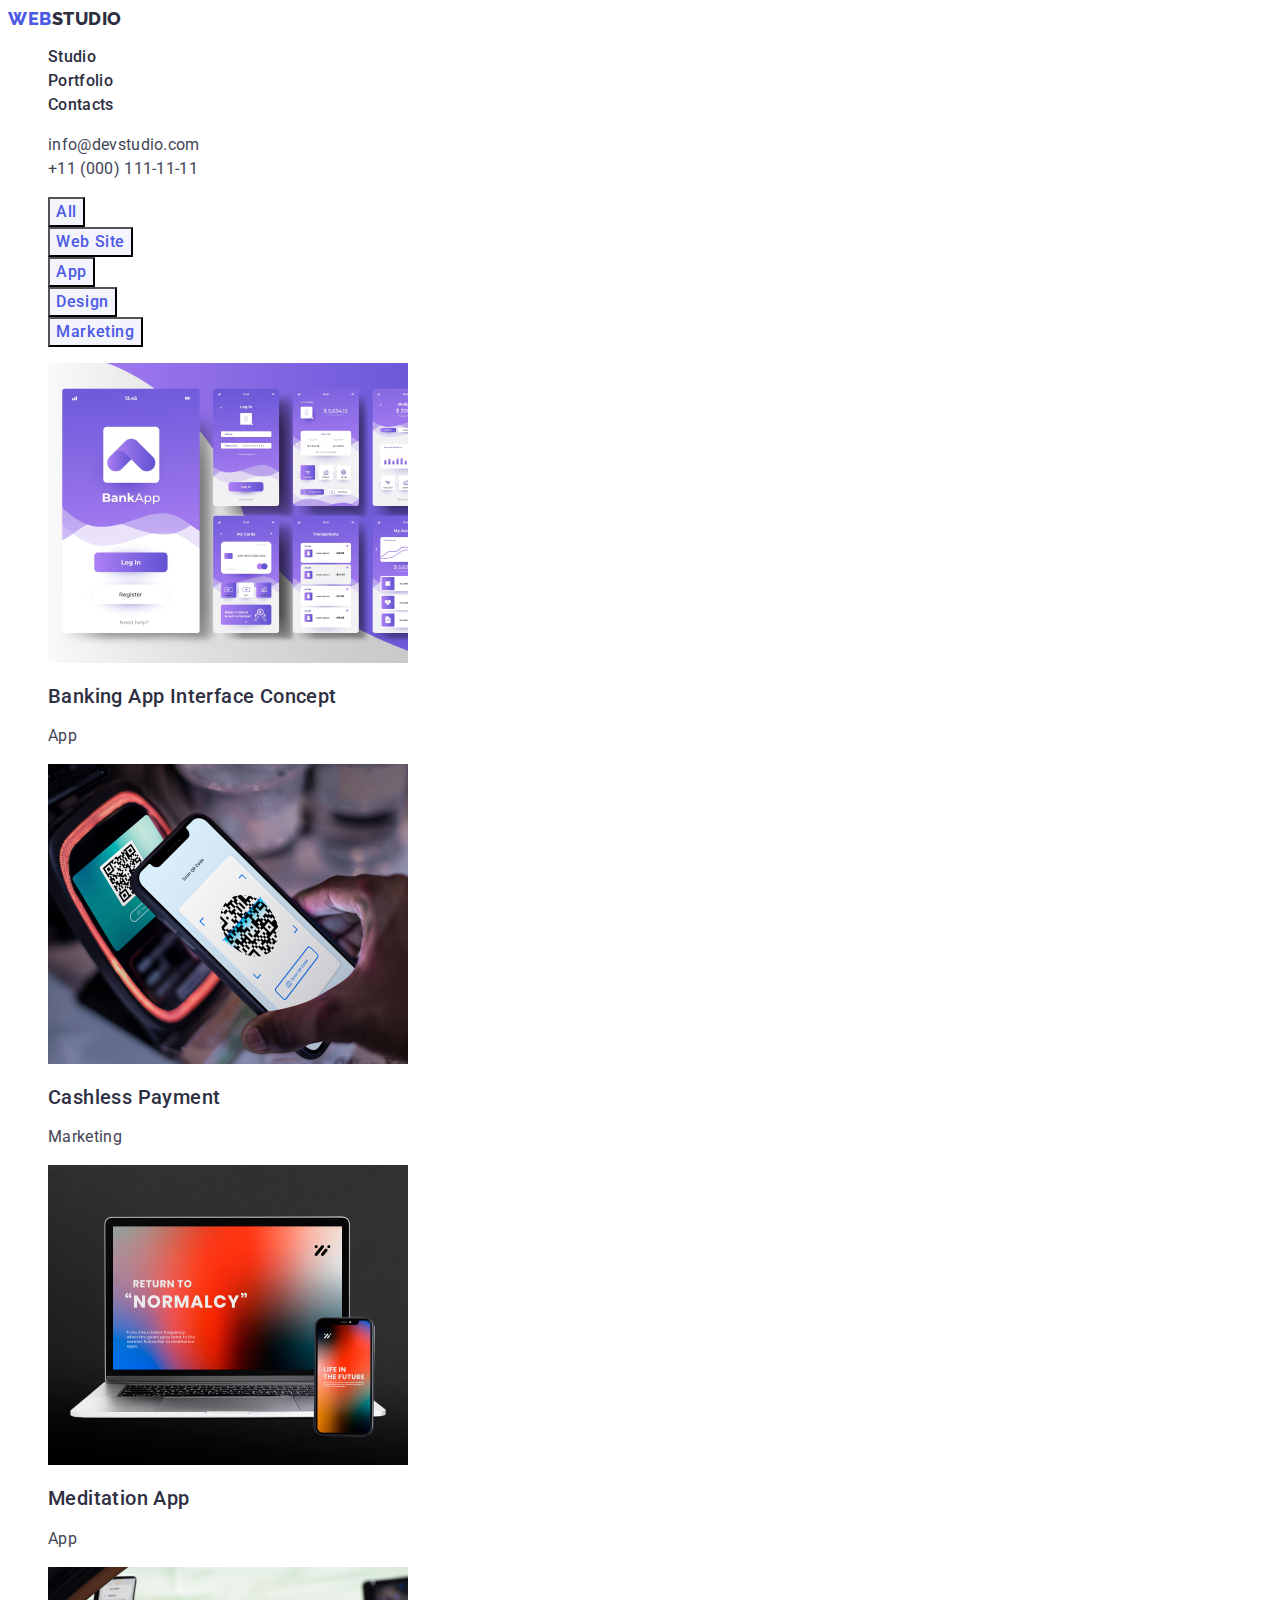
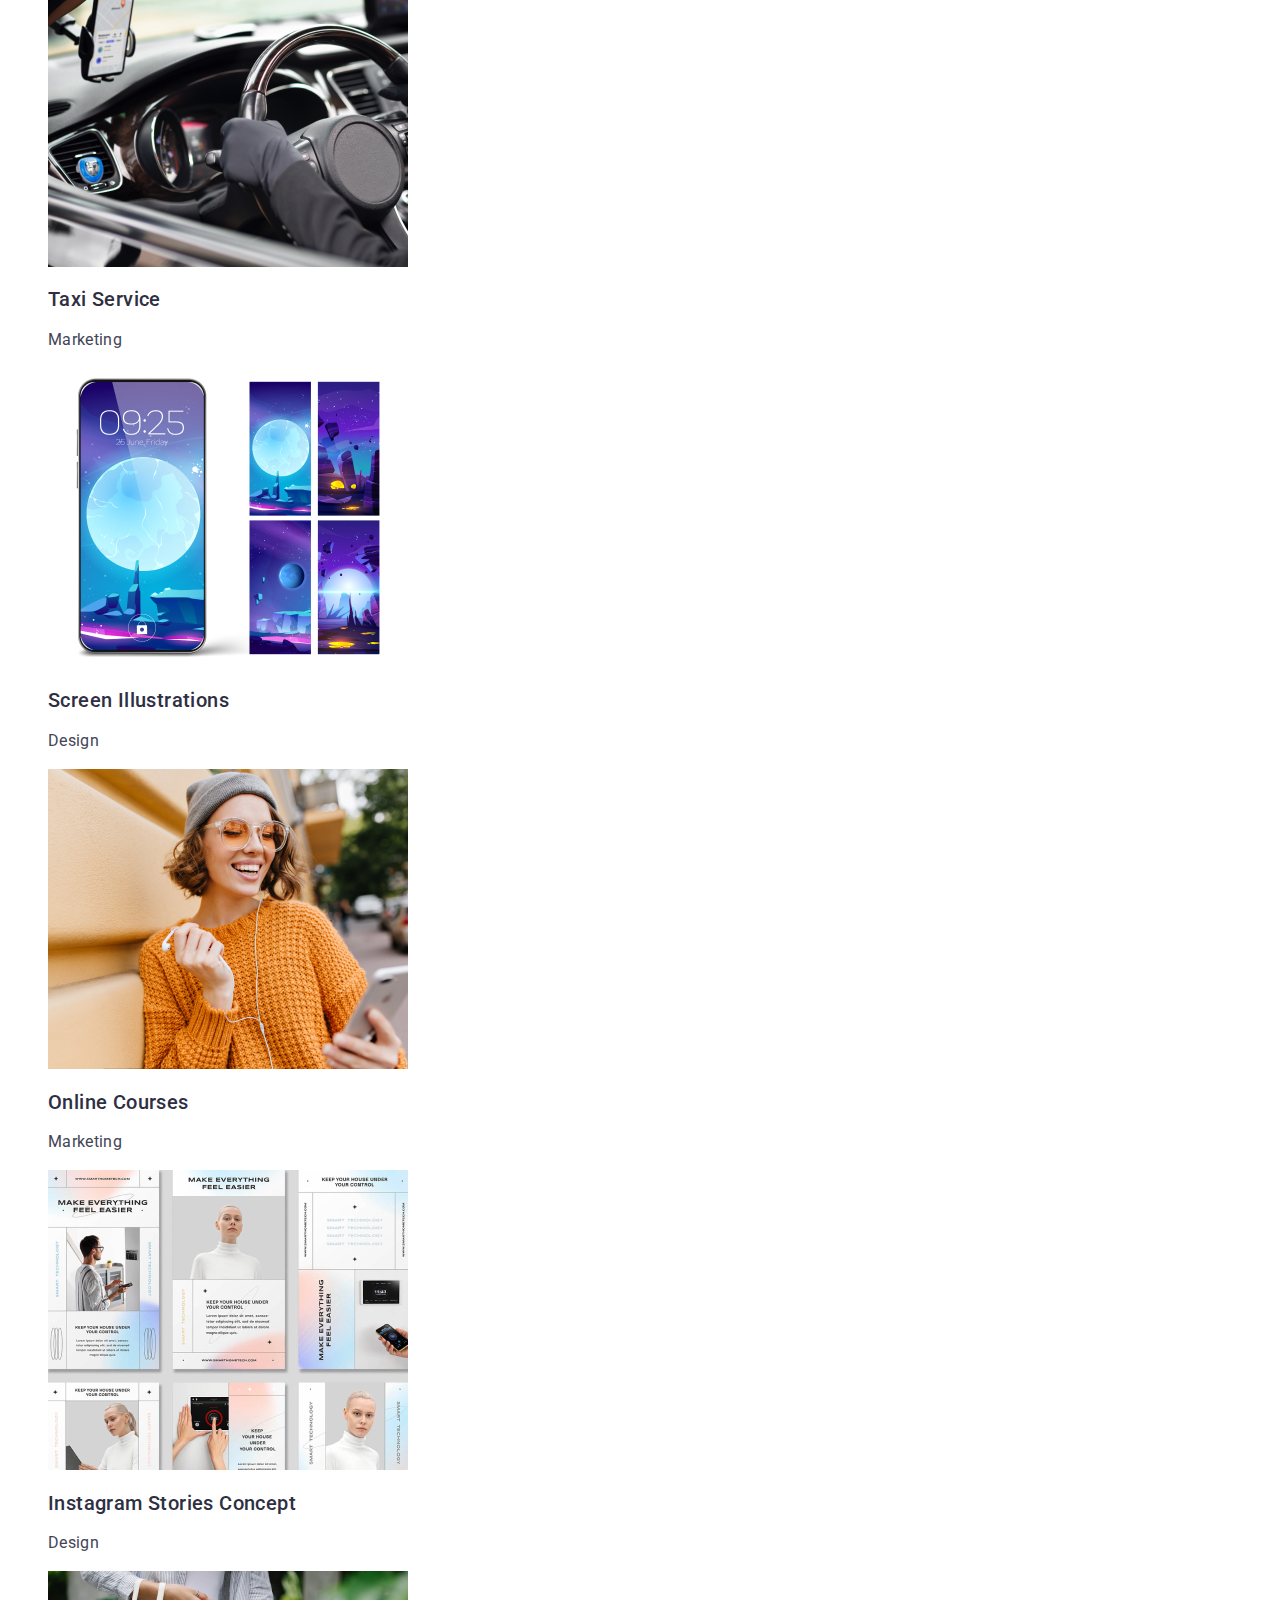
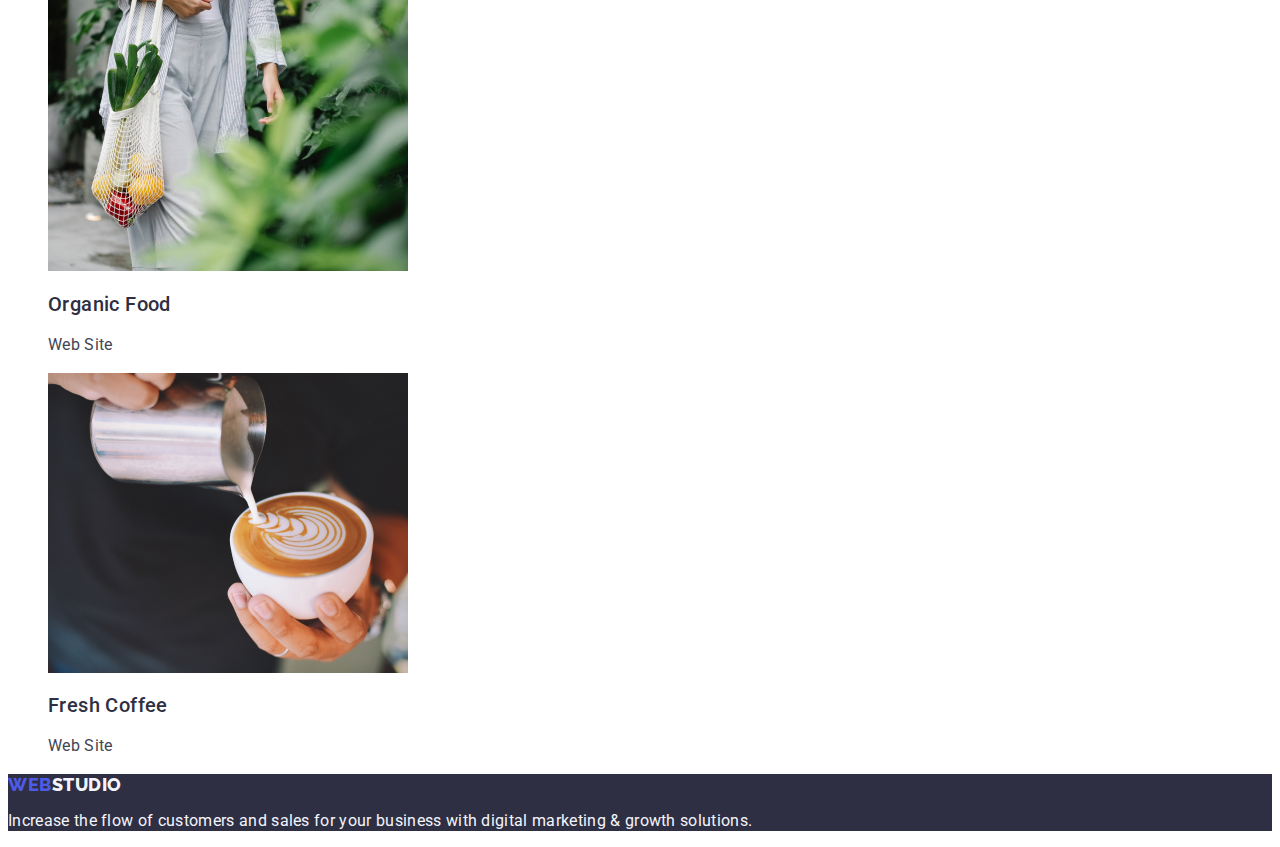
==== portfolio.html @ db704ff9 "Initial commit" ====
<!DOCTYPE html>
<html lang="en">
  <head>
    <meta charset="UTF-8" />
    <meta http-equiv="X-UA-Compatible" content="IE=edge" />
    <meta name="viewport" content="width=device-width, initial-scale=1.0" />
    <title>web studio</title>
    <link rel="preconnect" href="https://fonts.googleapis.com" />
    <link rel="preconnect" href="https://fonts.gstatic.com" crossorigin />
    <link
      href="https://fonts.googleapis.com/css2?family=Raleway:wght@800&family=Roboto:wght@400;500;700&display=swap"
      rel="stylesheet"
    />
    <link rel="stylesheet" href="./css/styles.css" />
  </head>
  <body class="main-body">
    <header class="main-header">
      <nav class="header-nav list">
        <a href="./index.html" class="logo-nav link"
          >WEB<span class="logo-color">Studio</span>
        </a>

        <ul class="menu list">
          <li class="menu-item">
            <a class="menu-list link" href="./index.html">Studio</a>
          </li>
          <li class="menu-item">
            <a class="menu-list link" href="./portfolio.html">Portfolio</a>
          </li>
          <li class="menu-item">
            <a class="menu-list link" href="">Contacts</a>
          </li>
        </ul>
      </nav>

      <address class="contact list">
        <ul class="menu-contact list">
          <li class="contact-item">
            <a class="contact-list link" href="mailto:info@devstudio.com"
              >info@devstudio.com</a
            >
          </li>
          <li class="contact-item">
            <a class="contact-list link" href="tel:+110001111111"
              >+11 (000) 111-11-11</a
            >
          </li>
        </ul>
      </address>
    </header>
    <main class="main-info">
      <section class="general-info">
        <h1 style="display: none">Main info</h1>
        <ul class="menu-button list">
          <li class="button-item">
            <button class="button-link" type="button">All</button>
          </li>
          <li class="button-item">
            <button class="button-link" type="button">Web Site</button>
          </li>
          <li>
            <button class="button-link" type="button">App</button>
          </li>
          <li class="button-item">
            <button class="button-link" type="button">Design</button>
          </li>
          <li class="button-item">
            <button class="button-link" type="button">Marketing</button>
          </li>
        </ul>
        <ul class="list">
          <li>
            <a href="" class="link">
              <img src="./images/img1-1.jpg" alt="bank up" />
              <h2 class="name-link">Banking App Interface Concept</h2>
              <p class="txt-link">App</p>
            </a>
          </li>
          <li>
            <a href="" class="link">
              <img src="./images/img1-2.jpg" alt="qr code" />
              <h2 class="name-link">Cashless Payment</h2>
              <p class="txt-link">Marketing</p>
            </a>
          </li>
          <li>
            <a href="" class="link">
              <img src="./images/img1-3.jpg" alt="screen" />
              <h2 class="name-link">Meditation App</h2>
              <p class="txt-link">App</p>
            </a>
          </li>
          <li>
            <a href="" class="link">
              <img src="./images/img2-1.jpg" alt="telephon in car" />
              <h2 class="name-link">Taxi Service</h2>
              <p class="txt-link">Marketing</p>
            </a>
          </li>
          <li>
            <a href="" class="link">
              <img src="./images/img2-2.jpg" alt="image on screen" />
              <h2 class="name-link">Screen Illustrations</h2>
              <p class="txt-link">Design</p>
            </a>
          </li>
          <li>
            <a href="" class="link">
              <img src="./images/img2-3.jpg" alt="happy girl" />
              <h2 class="name-link">Online Courses</h2>
              <p class="txt-link">Marketing</p>
            </a>
          </li>
          <li>
            <a href="" class="link">
              <img src="./images/img3-1.jpg" alt="maket" />
              <h2 class="name-link">Instagram Stories Concept</h2>
              <p class="txt-link">Design</p>
            </a>
          </li>
          <li>
            <a href="" class="link">
              <img src="./images/img3-2.jpg" alt="food" />
              <h2 class="name-link">Organic Food</h2>
              <p class="txt-link">Web Site</p>
            </a>
          </li>
          <li>
            <a href="" class="link">
              <img src="./images/img3-3.jpg" alt="coffe" />
              <h2 class="name-link">Fresh Coffee</h2>
              <p class="txt-link">Web Site</p>
            </a>
          </li>
        </ul>
      </section>
    </main>
    <footer class="below">
      <a href="./index.html" class="below-link link"
        >WEB<span class="logo-color-below">Studio</span>
      </a>
      <p class="below-txt">
        Increase the flow of customers and sales for your business with digital
        marketing & growth solutions.
      </p>
    </footer>
  </body>
</html>
---- css/styles.css ----
:root {
    --primary-background-color: #ffffff;
    --secondary-background-color: #2e2f42;
    --third-backgrround-color: #f4f4fd;
    --primary-text-color: #434455;
    --second-text-color: #2e2f42;
    --third-text-color: #f4f4fd;
    --left-logo-color: #4d5ae5;
  }
  body {
    background-color: var(--primary-background-color);
    font-family: "Roboto", sans-serif;
    color: var(--primary-text-color);
    font-family: "Roboto", sans-serif;
    letter-spacing: 0.02em;
  }


.main-body {
    font-family: "Roboto", sans-serif;
    color: #434455;
    background-color: #FFFFFF;
}

.list {
    list-style: none;
}
.link {
    text-decoration: none;
}
.titel {
    color: var(--second-text-color);
    letter-spacing: 0.02em;
}

.text {
    color: var(--primary-text-color);
    font-size: 16px;
    line-height: 1.5;
}

/* Logo*/

.logo-nav,
.below-link {
    font-family: 'Raleway', sans-serif;
    font-size: 18px;
    font-weight: 800;
    line-height: 1.17;
    letter-spacing: 0.03em;
    text-transform: uppercase;
    color: #4D5AE5;
}
.logo-color {
    color: #2E2F42;
}
.logo-color-below {
    color: #F4F4FD;
}


/* MENU */

.menu-list {
    font-family: 'Roboto', sans-serif;
    Font-style: Medium;
    Font-size: 16px;
    Line-height: 1.5;
    letter-spacing: 0.02em;
    font-weight: 500;
    color: #2E2F42;
}
.menu-list:hover,
.menu-list:focus {
    color: #404BBF;
}

/* CONTACT*/
.contact {
    font-style: normal;
}

.contact-list {
     font-family: 'Roboto', sans-serif;
     Font-style: normal;
     line-height: 1.5;
     letter-spacing: 0.02em;
     Font-size: 16px;
     color: #434455;
}
.contact-list:hover,
.contact-list:focus {
    color: #404BBF;
}

/*  First Section  */
.first-section {
    background-color: #2E2F42;
}

.main-name {
    text-align: center;
    font-family: 'Roboto', sans-serif;
    Font-style: Bold;
    Font-size: 56px;
    line-height: 1.07;
    letter-spacing: 0.02em;
    color: #FFFFFF; 
}


.modal-open-btn {
    cursor: pointer;
    font-family: 'Roboto', sans-serif;
    Font-style: Medium;
    Font-size: 16px;
    line-height: 1.5;
    font-weight: 500;
    letter-spacing: 0.04em;
    color: #FFFFFF;  
    background-color: #4D5AE5;
}
.modal-open-btn:hover,
.modal-open-btn:focus {
    background-color: #404BBF;
}


/*  Second Section  */

.second-section-name {
    font-family: 'Roboto', sans-serif;
    Font-style: Medium;
    Font-size: 20px;
    line-height: 1.2;
    font-weight: 500;
    letter-spacing: 0.02em;
    color: #2E2F42;
}

.second-txt {
    font-family: 'Roboto', sans-serif;
    Font-style: Regular;
    Font-size: 16px;
    line-height: 1.5;
    letter-spacing: 0.02em;
    color: #434455;
}


/*  Third Section  */

.third-section-name {
    font-family: 'Roboto', sans-serif;
    Font-style: Bold;
    Font-size: 36px;
    line-height: 1.11;
    letter-spacing: 0.02em;
    text-align: center;
    text-transform: capitalize;
    color: #2E2F42;
}



/*  Fourth Section  */
.fourth-section {
    background-color:  #F4F4FD;
}

.team-main {
    font-family: 'Roboto', sans-serif;
    Font-style: Bold;
    Font-size: 36px;
    line-height: 1.11;
    letter-spacing: 0.02em;
    text-align: center;
    text-transform: capitalize;
    color: #2E2F42;
}
.team-list-link {
    background-color: #FFFFFF;
}

.team-name {
    font-family: 'Roboto', sans-serif;
    Font-style: Medium;
    Font-size: 20px;
    Line-height: 24px;
    line-height: 1.2;
    font-weight: 500;
    letter-spacing: 0.02em;
    color: #2E2F42;
}

.position {
    font-family: 'Roboto', sans-serif;
    Font-style: Regular;
    Font-size: 16px;
    Line-height: 1.5;
    Letter-spacing: 0.02em;
    color: #434455;
}


/*   FOOTER  */


.below-link {
    font-family: 'Raleway', sans-serif;
    Font-size: 18px;
    Line-height: 1.17;
    font-weight: 800;
    Letter-spacing: 0.03em;
    text-transform: uppercase;
    color: #4D5AE5;
}
.below {
    background-color: #2e2f42;
}


.below-txt {
    font-family: 'Roboto', sans-serif;
    Font-style: Regular;
    Font-size: 16px;
    Line-height: 24px;
    Line-height: 128%;
    Letter-spacing: 2%;
    color: #F4F4FD; 
}


/*  PORTFOLIO  */

.button-link {
    cursor: pointer;
    font-family: "Roboto", sans-serif;
    Font-style: Medium;
    Font-size: 16px;
    font-weight: 500;
    Line-height: 1.5;
    Vertical-align: Center;
    Letter-spacing: 0.04em;
    color: #4d5ae5;
    background-color: #F4F4FD;
}
.button-link:hover,
.button-link:focus {
    color: #FFFFFF ;
    background-color: #404BBF;
}

.name-link {
    font-family: "Roboto", sans-serif;
    Font-style: Medium;
    Font-size: 20px;
    font-weight: 500;
    Line-height: 1.2;
    Vertical-align: Top;
    Letter-spacing: 0.02em;
    color: #2E2F42;
}
.txt-link {
    font-family: "Roboto", sans-serif;
    Font-style: Regular;
    Font-size: 16px;
    Line-height: 1.5;
    Vertical-align: Top;
    Letter-spacing: 0.02em;
    color: #434455;
}
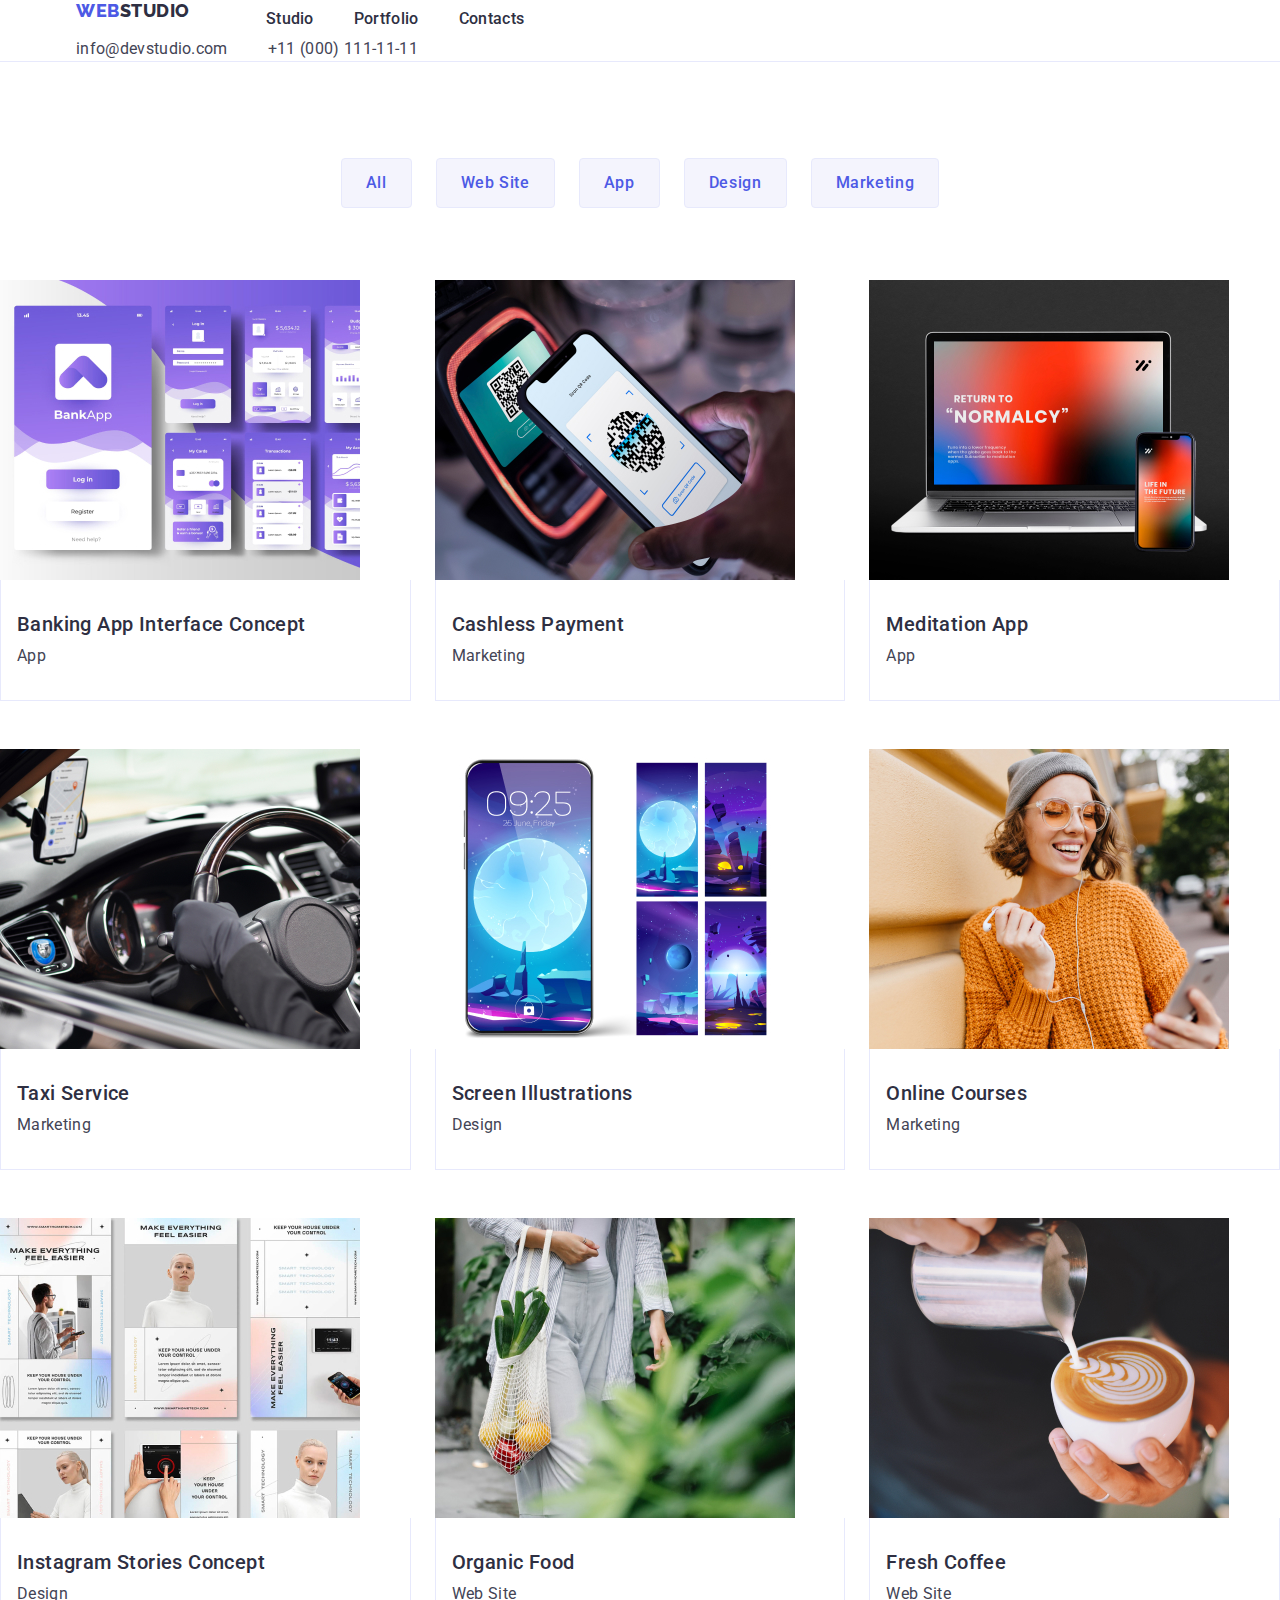
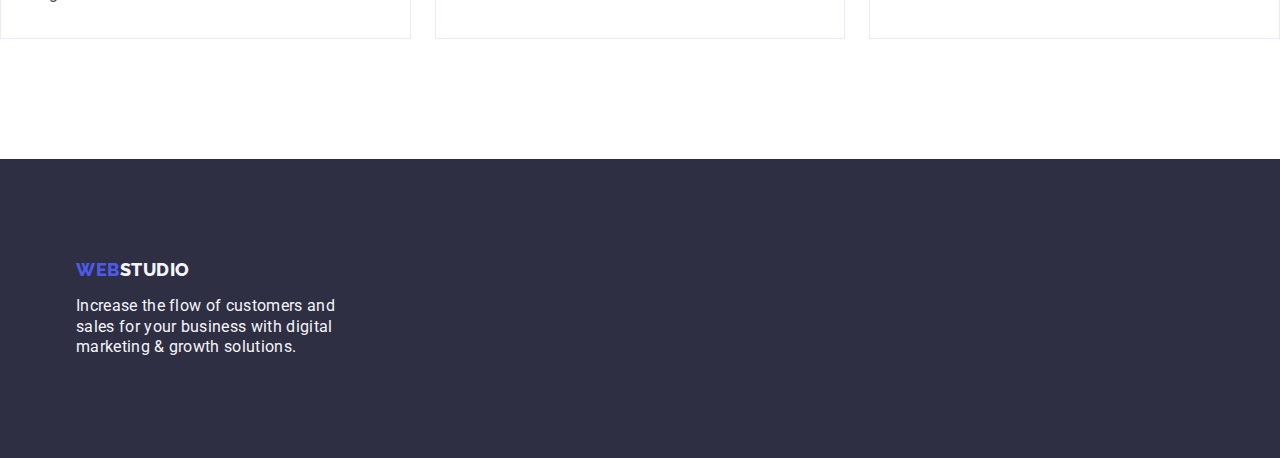
==== commit 3f55df11: "hm3.html" ====
--- a/portfolio.html
+++ b/portfolio.html
@@ -11,138 +11,166 @@
       href="https://fonts.googleapis.com/css2?family=Raleway:wght@800&family=Roboto:wght@400;500;700&display=swap"
       rel="stylesheet"
     />
+    <link
+      rel="stylesheet"
+      href="https://cdnjs.cloudflare.com/ajax/libs/modern-normalize/1.1.0/modern-normalize.min.css"
+    />
     <link rel="stylesheet" href="./css/styles.css" />
   </head>
   <body class="main-body">
     <header class="main-header">
-      <nav class="header-nav list">
-        <a href="./index.html" class="logo-nav link"
-          >WEB<span class="logo-color">Studio</span>
-        </a>
+      <div class="container">
+        <nav class="header-nav list">
+          <a href="./index.html" class="logo-nav link"
+            >WEB<span class="logo-color">Studio</span>
+          </a>
 
-        <ul class="menu list">
-          <li class="menu-item">
-            <a class="menu-list link" href="./index.html">Studio</a>
-          </li>
-          <li class="menu-item">
-            <a class="menu-list link" href="./portfolio.html">Portfolio</a>
-          </li>
-          <li class="menu-item">
-            <a class="menu-list link" href="">Contacts</a>
-          </li>
-        </ul>
-      </nav>
+          <ul class="menu list">
+            <li class="menu-item">
+              <a class="menu-list link" href="./index.html">Studio</a>
+            </li>
+            <li class="menu-item">
+              <a class="menu-list link" href="./portfolio.html">Portfolio</a>
+            </li>
+            <li class="menu-item">
+              <a class="menu-list link" href="">Contacts</a>
+            </li>
+          </ul>
+        </nav>
 
-      <address class="contact list">
-        <ul class="menu-contact list">
-          <li class="contact-item">
-            <a class="contact-list link" href="mailto:info@devstudio.com"
-              >info@devstudio.com</a
-            >
-          </li>
-          <li class="contact-item">
-            <a class="contact-list link" href="tel:+110001111111"
-              >+11 (000) 111-11-11</a
-            >
-          </li>
-        </ul>
-      </address>
+        <address class="contact list">
+          <ul class="menu-contact list">
+            <li class="contact-item">
+              <a class="contact-list link" href="mailto:info@devstudio.com"
+                >info@devstudio.com</a
+              >
+            </li>
+            <li class="contact-item">
+              <a class="contact-list link" href="tel:+110001111111"
+                >+11 (000) 111-11-11</a
+              >
+            </li>
+          </ul>
+        </address>
+      </div>
     </header>
     <main class="main-info">
       <section class="general-info">
-        <h1 style="display: none">Main info</h1>
-        <ul class="menu-button list">
-          <li class="button-item">
-            <button class="button-link" type="button">All</button>
-          </li>
-          <li class="button-item">
-            <button class="button-link" type="button">Web Site</button>
-          </li>
-          <li>
-            <button class="button-link" type="button">App</button>
-          </li>
-          <li class="button-item">
-            <button class="button-link" type="button">Design</button>
-          </li>
-          <li class="button-item">
-            <button class="button-link" type="button">Marketing</button>
-          </li>
-        </ul>
-        <ul class="list">
-          <li>
-            <a href="" class="link">
-              <img src="./images/img1-1.jpg" alt="bank up" />
-              <h2 class="name-link">Banking App Interface Concept</h2>
-              <p class="txt-link">App</p>
-            </a>
-          </li>
-          <li>
-            <a href="" class="link">
-              <img src="./images/img1-2.jpg" alt="qr code" />
-              <h2 class="name-link">Cashless Payment</h2>
-              <p class="txt-link">Marketing</p>
-            </a>
-          </li>
-          <li>
-            <a href="" class="link">
-              <img src="./images/img1-3.jpg" alt="screen" />
-              <h2 class="name-link">Meditation App</h2>
-              <p class="txt-link">App</p>
-            </a>
-          </li>
-          <li>
-            <a href="" class="link">
-              <img src="./images/img2-1.jpg" alt="telephon in car" />
-              <h2 class="name-link">Taxi Service</h2>
-              <p class="txt-link">Marketing</p>
-            </a>
-          </li>
-          <li>
-            <a href="" class="link">
-              <img src="./images/img2-2.jpg" alt="image on screen" />
-              <h2 class="name-link">Screen Illustrations</h2>
-              <p class="txt-link">Design</p>
-            </a>
-          </li>
-          <li>
-            <a href="" class="link">
-              <img src="./images/img2-3.jpg" alt="happy girl" />
-              <h2 class="name-link">Online Courses</h2>
-              <p class="txt-link">Marketing</p>
-            </a>
-          </li>
-          <li>
-            <a href="" class="link">
-              <img src="./images/img3-1.jpg" alt="maket" />
-              <h2 class="name-link">Instagram Stories Concept</h2>
-              <p class="txt-link">Design</p>
-            </a>
-          </li>
-          <li>
-            <a href="" class="link">
-              <img src="./images/img3-2.jpg" alt="food" />
-              <h2 class="name-link">Organic Food</h2>
-              <p class="txt-link">Web Site</p>
-            </a>
-          </li>
-          <li>
-            <a href="" class="link">
-              <img src="./images/img3-3.jpg" alt="coffe" />
-              <h2 class="name-link">Fresh Coffee</h2>
-              <p class="txt-link">Web Site</p>
-            </a>
-          </li>
-        </ul>
+        <div class="conteiner">
+          <h1 style="display: none">Main info</h1>
+          <ul class="menu-button list">
+            <li class="button-item">
+              <button class="button-link" type="button">All</button>
+            </li>
+            <li class="button-item">
+              <button class="button-link" type="button">Web Site</button>
+            </li>
+            <li>
+              <button class="button-link" type="button">App</button>
+            </li>
+            <li class="button-item">
+              <button class="button-link" type="button">Design</button>
+            </li>
+            <li class="button-item">
+              <button class="button-link" type="button">Marketing</button>
+            </li>
+          </ul>
+          <ul class="info-list list">
+            <li class="info-link">
+              <a href="" class="link">
+                <img src="./images/img1-1.jpg" alt="bank up" />
+                <div class="info-conteiner">
+                  <h2 class="name-link">Banking App Interface Concept</h2>
+                  <p class="txt-link">App</p>
+                </div>
+              </a>
+            </li>
+            <li class="info-link">
+              <a href="" class="link">
+                <img src="./images/img1-2.jpg" alt="qr code" />
+                <div class="info-conteiner">
+                  <h2 class="name-link">Cashless Payment</h2>
+                  <p class="txt-link">Marketing</p>
+                </div>
+              </a>
+            </li>
+            <li class="info-link">
+              <a href="" class="link">
+                <img src="./images/img1-3.jpg" alt="screen" />
+                <div class="info-conteiner">
+                  <h2 class="name-link">Meditation App</h2>
+                  <p class="txt-link">App</p>
+                </div>
+              </a>
+            </li>
+            <li class="info-link">
+              <a href="" class="link">
+                <img src="./images/img2-1.jpg" alt="telephon in car" />
+                <div class="info-conteiner">
+                  <h2 class="name-link">Taxi Service</h2>
+                  <p class="txt-link">Marketing</p>
+                </div>
+              </a>
+            </li>
+            <li class="info-link">
+              <a href="" class="link">
+                <img src="./images/img2-2.jpg" alt="image on screen" />
+                <div class="info-conteiner">
+                  <h2 class="name-link">Screen Illustrations</h2>
+                  <p class="txt-link">Design</p>
+                </div>
+              </a>
+            </li>
+            <li class="info-link">
+              <a href="" class="link">
+                <img src="./images/img2-3.jpg" alt="happy girl" />
+                <div class="info-conteiner">
+                  <h2 class="name-link">Online Courses</h2>
+                  <p class="txt-link">Marketing</p>
+                </div>
+              </a>
+            </li>
+            <li class="info-link">
+              <a href="" class="link">
+                <img src="./images/img3-1.jpg" alt="maket" />
+                <div class="info-conteiner">
+                  <h2 class="name-link">Instagram Stories Concept</h2>
+                  <p class="txt-link">Design</p>
+                </div>
+              </a>
+            </li>
+            <li class="info-link">
+              <a href="" class="link">
+                <img src="./images/img3-2.jpg" alt="food" />
+                <div class="info-conteiner">
+                  <h2 class="name-link">Organic Food</h2>
+                  <p class="txt-link">Web Site</p>
+                </div>
+              </a>
+            </li>
+            <li class="info-link">
+              <a href="" class="link">
+                <img src="./images/img3-3.jpg" alt="coffe" />
+                <div class="info-conteiner">
+                  <h2 class="name-link">Fresh Coffee</h2>
+                  <p class="txt-link">Web Site</p>
+                </div>
+              </a>
+            </li>
+          </ul>
+        </div>
       </section>
     </main>
     <footer class="below">
-      <a href="./index.html" class="below-link link"
-        >WEB<span class="logo-color-below">Studio</span>
-      </a>
-      <p class="below-txt">
-        Increase the flow of customers and sales for your business with digital
-        marketing & growth solutions.
-      </p>
+      <div class="container">
+        <a href="./index.html" class="logo-nav link"
+          >WEB<span class="logo-color-below">Studio</span>
+        </a>
+        <p class="below-txt">
+          Increase the flow of customers and sales for your business with
+          digital marketing & growth solutions.
+        </p>
+      </div>
     </footer>
   </body>
 </html>
--- a/css/styles.css
+++ b/css/styles.css
@@ -29,6 +29,28 @@
 .link {
     text-decoration: none;
 }
+
+h1,
+h2,
+h3,
+h4,
+p {
+    margin-top: 0;
+    margin-bottom: 0;
+}
+ul,
+ol {
+    margin-top: 0;
+    margin-bottom: 0;
+    padding-left: 0;
+}
+img {
+    display: block;
+}
+button {
+    cursor: pointer;
+}
+
 .titel {
     color: var(--second-text-color);
     letter-spacing: 0.02em;
@@ -39,9 +61,32 @@
     font-size: 16px;
     line-height: 1.5;
 }
-
+.container {
+    width: 1158px;
+    margin-left: auto;
+    margin-right: auto;
+    padding: 0 15px;
+}
+/*----------HEADER----------*/
+
+.main-header {
+    border-bottom: 1px solid #e7e9fc;
+}
+.header-conteiner {
+    display: flex;
+}
+.header-nav {
+    display: flex;
+    align-items: center;
+}
+.menu {
+    display: flex;
+    gap: 40px;
+}
 /* Logo*/
-
+.logo-nav {
+    margin-right: 76px;
+}
 .logo-nav,
 .below-link {
     font-family: 'Raleway', sans-serif;
@@ -63,6 +108,7 @@
 /* MENU */
 
 .menu-list {
+    padding: 24px 0;
     font-family: 'Roboto', sans-serif;
     Font-style: Medium;
     Font-size: 16px;
@@ -77,6 +123,10 @@
 }
 
 /* CONTACT*/
+.menu-contact {
+    display: flex;
+    gap: 40px;
+}
 .contact {
     font-style: normal;
 }
@@ -96,10 +146,12 @@
 
 /*  First Section  */
 .first-section {
+    padding: 188px 0;
     background-color: #2E2F42;
 }
 
 .main-name {
+    max-width: 496px;
     text-align: center;
     font-family: 'Roboto', sans-serif;
     Font-style: Bold;
@@ -111,6 +163,11 @@
 
 
 .modal-open-btn {
+    display: block;
+    min-width: 169px;
+    height: 56px;
+    border: none;
+    border-radius: 4px;
     cursor: pointer;
     font-family: 'Roboto', sans-serif;
     Font-style: Medium;
@@ -129,7 +186,19 @@
 
 /*  Second Section  */
 
+.second-section {
+    padding: 120px 0;
+}
+
+.menu-second-section {
+    display: flex;
+    gap: 24px;
+}
+.second-section-item {
+    width: calc((100% - 72px) / 4);
+}
 .second-section-name {
+    margin-bottom: 8px;
     font-family: 'Roboto', sans-serif;
     Font-style: Medium;
     Font-size: 20px;
@@ -151,7 +220,11 @@
 
 /*  Third Section  */
 
+.third-section {
+    padding-bottom: 120px;
+}
 .third-section-name {
+    margin-bottom: 72px;
     font-family: 'Roboto', sans-serif;
     Font-style: Bold;
     Font-size: 36px;
@@ -161,15 +234,23 @@
     text-transform: capitalize;
     color: #2E2F42;
 }
-
+.menu-third-section {
+    display: flex;
+    gap: 24px;
+}
+.third-section-item {
+    width: calc((100% - 48px) / 3);
+}
 
 
 /*  Fourth Section  */
 .fourth-section {
+    padding: 120px 0;
     background-color:  #F4F4FD;
 }
 
 .team-main {
+    margin-bottom: 72px;
     font-family: 'Roboto', sans-serif;
     Font-style: Bold;
     Font-size: 36px;
@@ -179,11 +260,23 @@
     text-transform: capitalize;
     color: #2E2F42;
 }
+.team-list {
+    display: flex;
+    gap: 24px;
+}
+
 .team-list-link {
+    width: calc((100% - 72px) / 4);
+    border-radius: 0px 0px 4px 4px;
     background-color: #FFFFFF;
 }
 
+.conteinet-name {
+    padding: 32px 16px;
+}
 .team-name {
+    text-align: center;
+    margin-bottom: 8px;
     font-family: 'Roboto', sans-serif;
     Font-style: Medium;
     Font-size: 20px;
@@ -195,6 +288,7 @@
 }
 
 .position {
+    text-align: center;
     font-family: 'Roboto', sans-serif;
     Font-style: Regular;
     Font-size: 16px;
@@ -217,11 +311,13 @@
     color: #4D5AE5;
 }
 .below {
+    padding: 100px 0;
     background-color: #2e2f42;
 }
 
 
 .below-txt {
+    max-width: 264px;
     font-family: 'Roboto', sans-serif;
     Font-style: Regular;
     Font-size: 16px;
@@ -230,11 +326,26 @@
     Letter-spacing: 2%;
     color: #F4F4FD; 
 }
-
+.logo-nav {
+    display: inline-block;
+    margin-bottom: 16px;
+}
 
 /*  PORTFOLIO  */
 
+.general-info {
+    padding: 96px 0 120px;
+}
+.menu-button {
+    display: flex;
+    justify-content: center;
+    gap: 24px; 
+    margin-bottom: 72px;
+}
 .button-link {
+    padding: 12px 24px;
+    border: 1px solid #e7e9fc;
+    border-radius: 4px;
     cursor: pointer;
     font-family: "Roboto", sans-serif;
     Font-style: Medium;
@@ -248,11 +359,27 @@
 }
 .button-link:hover,
 .button-link:focus {
+    border: 1px solid transparent;
     color: #FFFFFF ;
     background-color: #404BBF;
 }
-
+.info-list {
+    display: flex;
+    flex-wrap: wrap;
+    column-gap: 24px;
+    row-gap: 48px;
+}
+.info-link {
+    width: calc((100% - 48px) / 3);
+}
+
+.info-conteiner {
+    padding: 32px 16px;
+    border: 1px solid #e7e9fc;
+    border-top: none;
+}
 .name-link {
+    margin-bottom: 8px;
     font-family: "Roboto", sans-serif;
     Font-style: Medium;
     Font-size: 20px;
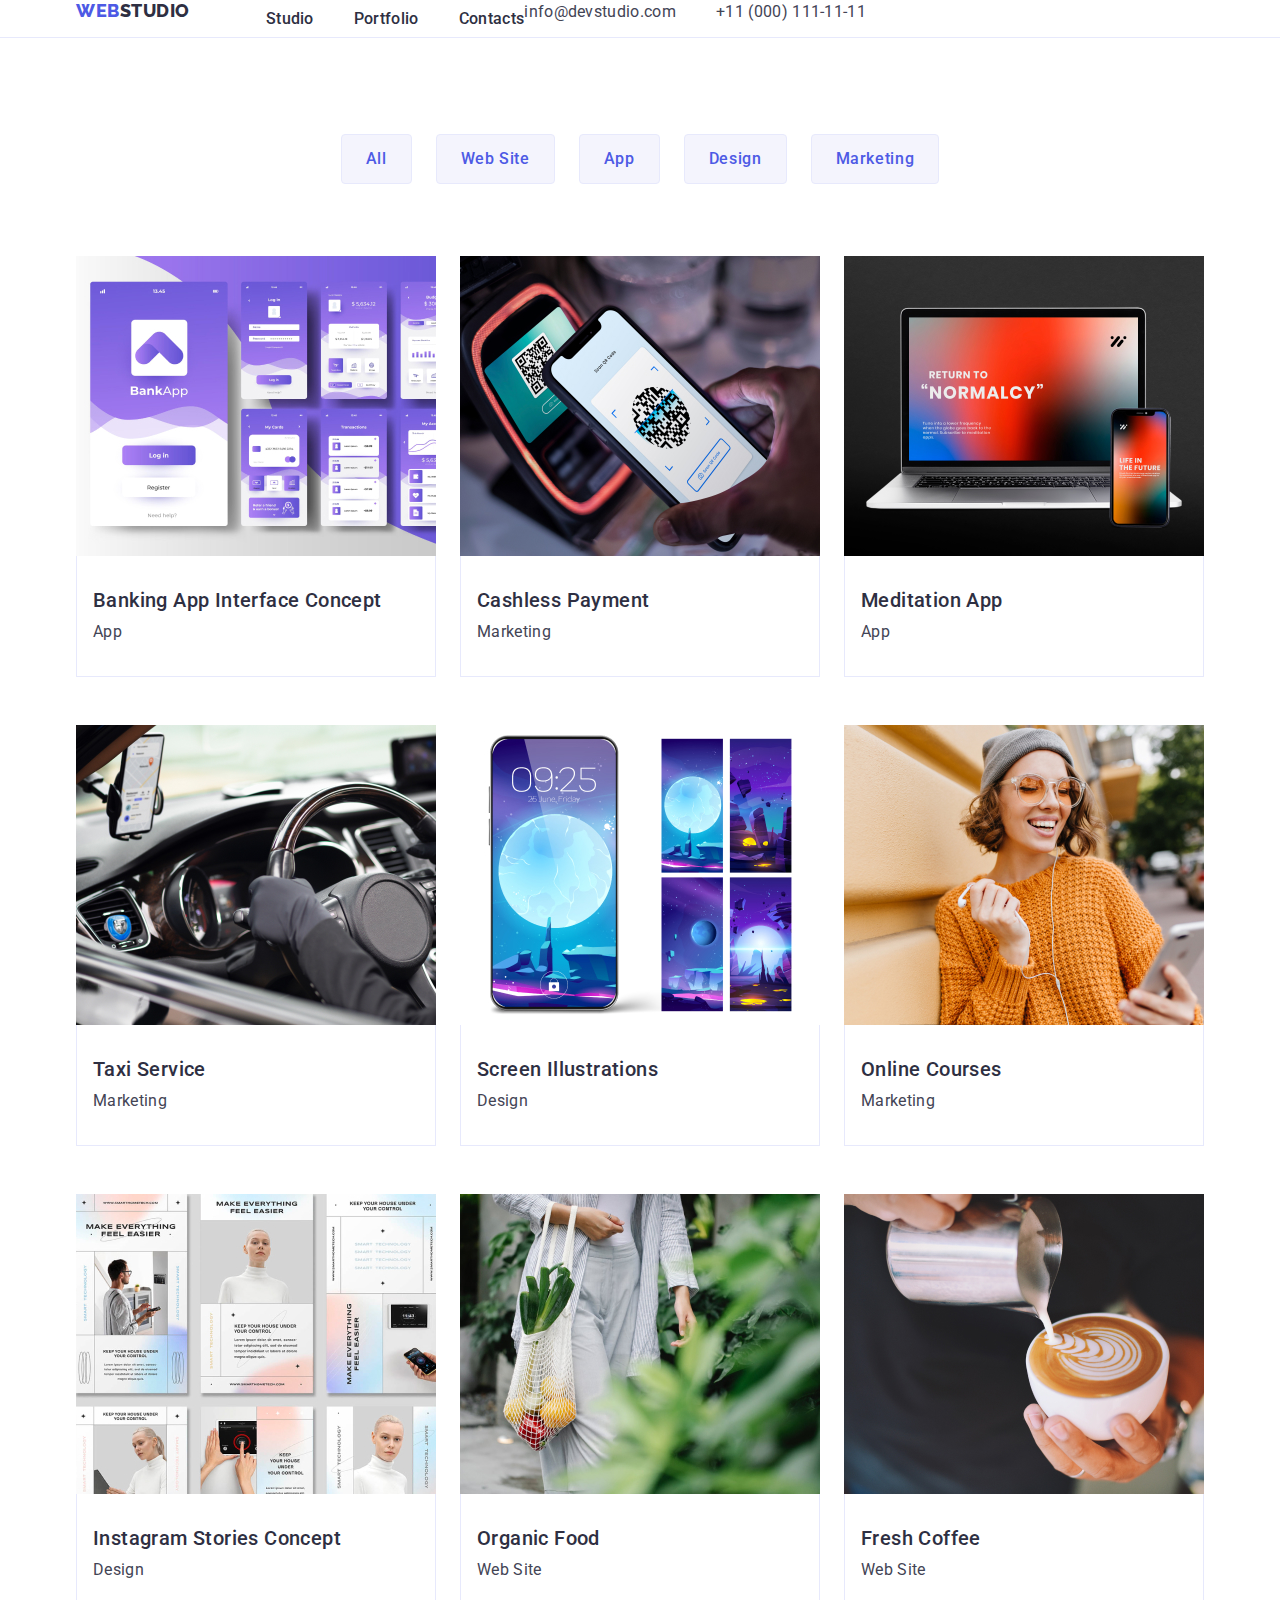
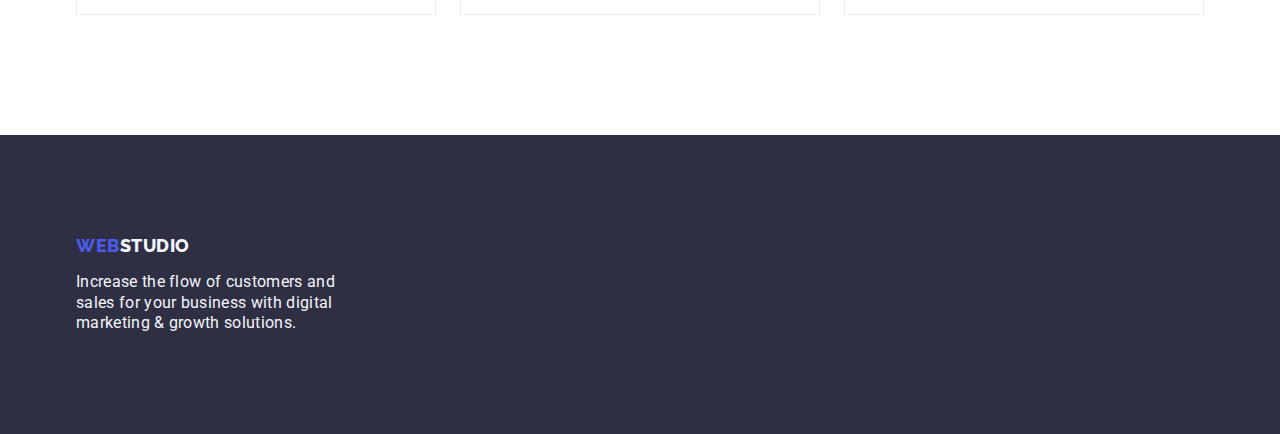
==== commit cdddcf33: "hw03.html" ====
--- a/portfolio.html
+++ b/portfolio.html
@@ -19,7 +19,7 @@
   </head>
   <body class="main-body">
     <header class="main-header">
-      <div class="container">
+      <div class="container header-conteiner">
         <nav class="header-nav list">
           <a href="./index.html" class="logo-nav link"
             >WEB<span class="logo-color">Studio</span>
@@ -56,7 +56,7 @@
     </header>
     <main class="main-info">
       <section class="general-info">
-        <div class="conteiner">
+        <div class="container">
           <h1 style="display: none">Main info</h1>
           <ul class="menu-button list">
             <li class="button-item">
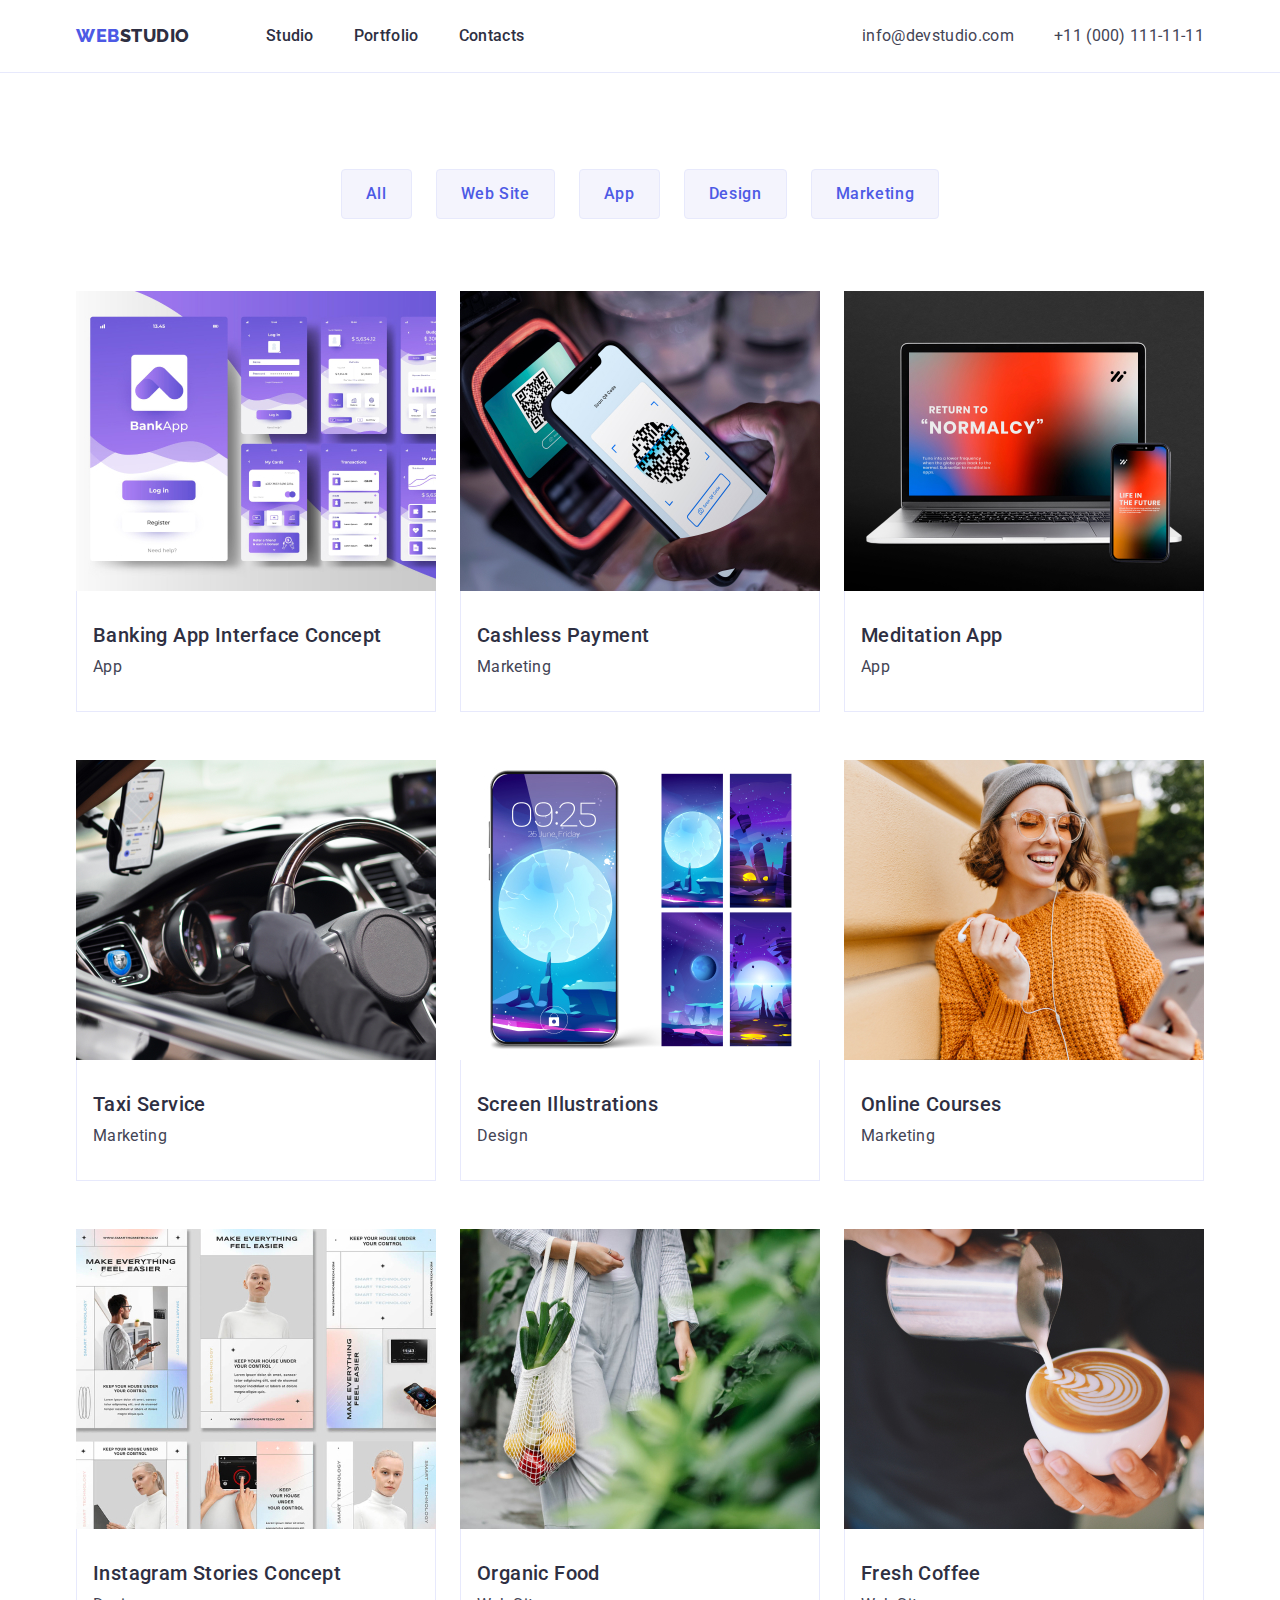
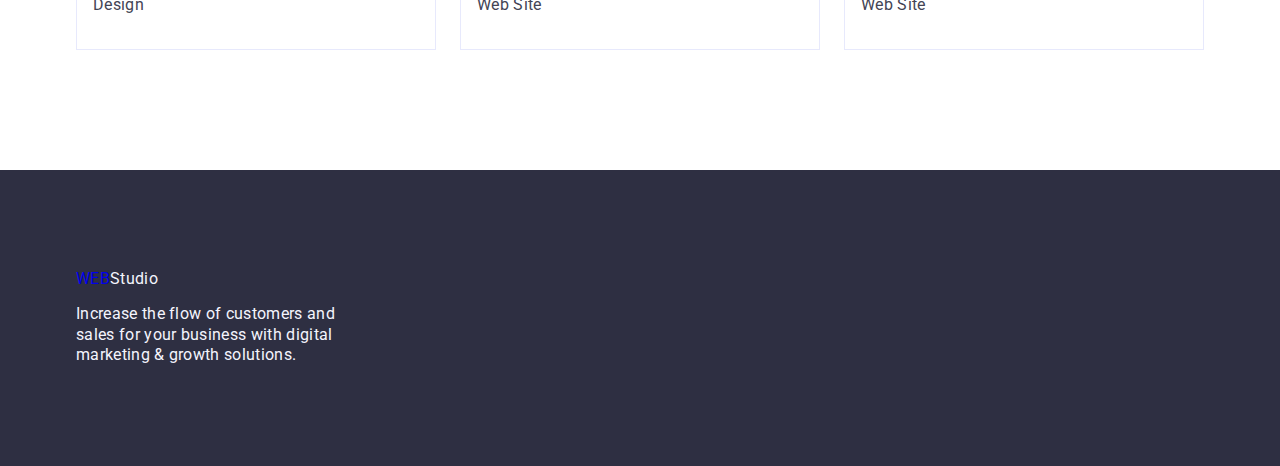
==== commit ada90250: "hw003.html" ====
--- a/portfolio.html
+++ b/portfolio.html
@@ -163,7 +163,7 @@
     </main>
     <footer class="below">
       <div class="container">
-        <a href="./index.html" class="logo-nav link"
+        <a href="./index.html" class="footer link"
           >WEB<span class="logo-color-below">Studio</span>
         </a>
         <p class="below-txt">
--- a/css/styles.css
+++ b/css/styles.css
@@ -35,20 +35,27 @@
 h3,
 h4,
 p {
-    margin-top: 0;
-    margin-bottom: 0;
+   margin: 0;
 }
 ul,
 ol {
-    margin-top: 0;
-    margin-bottom: 0;
+    list-style: none;
+    margin: 0;
     padding-left: 0;
 }
 img {
     display: block;
+    max-width: 100%;
+    height: auto;
 }
 button {
     cursor: pointer;
+    border: none;
+    border-radius: 4px;
+}
+a {
+    text-decoration: none;
+    /*color: inherit;*/
 }
 
 .titel {
@@ -67,6 +74,20 @@
     margin-right: auto;
     padding: 0 15px;
 }
+
+.visually-hidden {
+    position: absolute;
+    width: 1px;
+    height: 1px;
+    margin: -1px;
+    border: 0;
+    padding: 0;
+
+    white-space: nowrap;
+    clip-path: inset(100%);
+    clip: rect(0 0 0 0);
+    overflow: hidden;
+} 
 /*----------HEADER----------*/
 
 .main-header {
@@ -74,6 +95,7 @@
 }
 .header-conteiner {
     display: flex;
+    align-items: center;
 }
 .header-nav {
     display: flex;
@@ -116,6 +138,7 @@
     letter-spacing: 0.02em;
     font-weight: 500;
     color: #2E2F42;
+    display: block;
 }
 .menu-list:hover,
 .menu-list:focus {
@@ -129,6 +152,7 @@
 }
 .contact {
     font-style: normal;
+    margin-left: auto;
 }
 
 .contact-list {
@@ -145,6 +169,7 @@
 }
 
 /*  First Section  */
+
 .first-section {
     padding: 188px 0;
     background-color: #2E2F42;
@@ -159,11 +184,14 @@
     line-height: 1.07;
     letter-spacing: 0.02em;
     color: #FFFFFF; 
+    margin: 0 auto;
+    margin-bottom: 48px;
 }
 
 
 .modal-open-btn {
     display: block;
+    margin: 0 auto;
     min-width: 169px;
     height: 56px;
     border: none;
@@ -326,7 +354,7 @@
     Letter-spacing: 2%;
     color: #F4F4FD; 
 }
-.logo-nav {
+.footer {
     display: inline-block;
     margin-bottom: 16px;
 }
